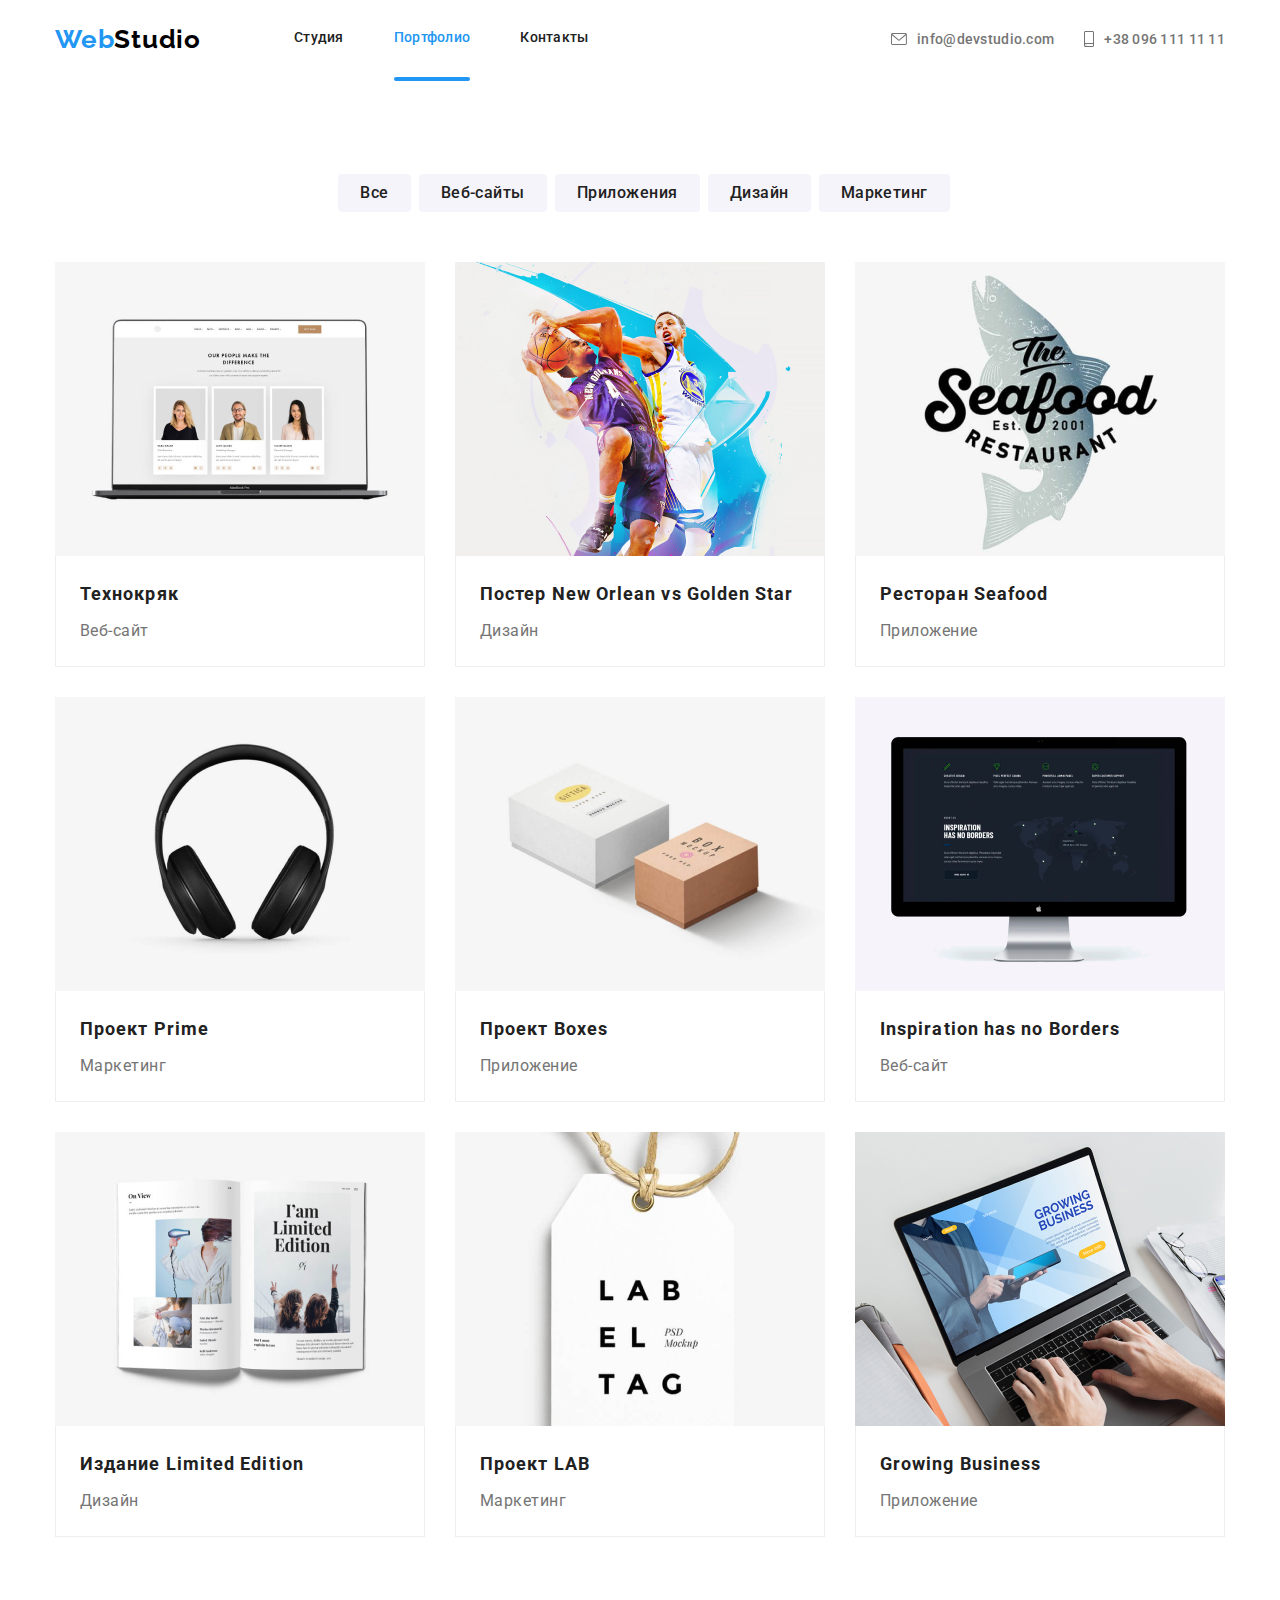
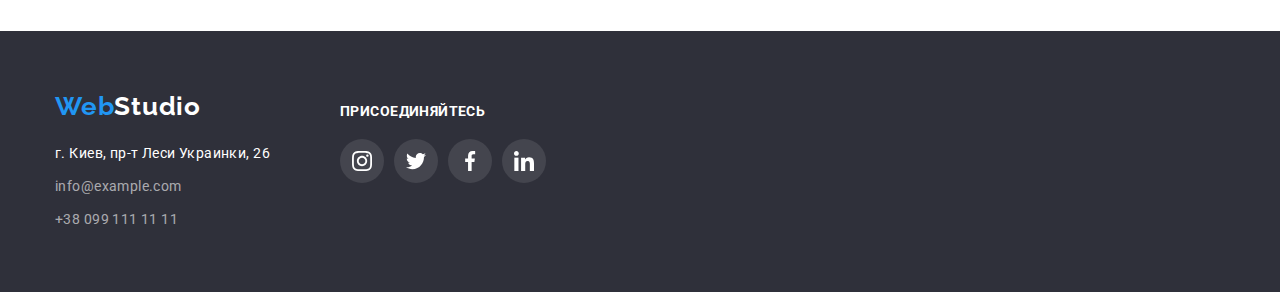
==== portfolio.html @ 056bc206 "Додає вихідні файли з попередньої роботи" ====
<!DOCTYPE html>
<html lang="ru">
<head>
    <meta charset="UTF-8">
    <meta name="viewport" content="width=device-width, initial-scale=1.0">
    <title>WebStudio</title>
    <link rel="preconnect" href="https://fonts.gstatic.com">
    <link href="https://fonts.googleapis.com/css2?family=Raleway:wght@700&family=Roboto:wght@400;500;700;900&display=swap" rel="stylesheet">
    <link rel="stylesheet" href="https://cdnjs.cloudflare.com/ajax/libs/modern-normalize/1.0.0/modern-normalize.min.css" />
    <link rel="stylesheet" href="./css/styles.css">
</head>
    <body>
        <header class="header">
            <div class="container">
                <nav class="site-nav">
                    <a class="logo link" href="./" aria-label="Логотип сайта Веб Студио"><span class="logo-first">Web</span><span class="logo-second">Studio</span></a>
                    <ul class="navigation-list list">
                        <li class="navigation-list-item"><a class="navigation-list-link link" href="./index.html">Студия</a></li>
                        <li class="navigation-list-item"><a class="navigation-list-link active link" href="./portfolio.html">Портфолио</a></li>
                        <li class="navigation-list-item"><a class="navigation-list-link link" href="#">Контакты</a></li>
                    </ul>
                </nav>
                <address class="address">
                    <ul  class="address-list-header list">
                        <li class="address-list-item">
                            <a class="address-list-link link" href="mailto:info@devstudio.com">
                                <svg class="address-list-icon mail-icon">
                                    <use href="./images/sprite.svg#icon-email" width="16" height="12"></use>
                                </svg>
                                <p class="address-list-text">info@devstudio.com </p> 
                            </a>
                        </li>
                        <li class="address-list-item">
                            <a class="address-list-link link" href="tel:+380961111111">
                                <svg class="address-list-icon phone-icon">
                                    <use href="./images/sprite.svg#icon-smartphone" width="10" height="16"></use>
                                </svg>
                                <p class="address-list-text"> +38 096 111 11 11</p>
                            </a>
                        </li>
                    </ul>  
                </address>
            </div>
        </header>
        <main>
            <section class="portfolio-section">
                <div class="container">
                    <h1 class="visually-hidden">Наши работы</h1>
                    <div class="portfolio-nav">
                        <button class="portfolio-button button" type="button">Все</button>
                        <button class="portfolio-button button" type="button">Веб-сайты</button>
                        <button class="portfolio-button button" type="button">Приложения</button>
                        <button class="portfolio-button button" type="button">Дизайн</button>
                        <button class="portfolio-button button" type="button">Маркетинг</button>               
                    </div>
                    <ul class="portfolio-list list">
                        <li class="portfolio-list-item">
                            <a class="portfolio-list-link link" href="#">
                                <div class="portfolio-animation-thumb">
                                    <img class="portfolio-img" src="./images/portfolio/001_tehnokryak.jpg" alt="Сайт Технокряк" width="370">
                                    <div class="portfolio-overlay">
                                        <p class="portfolio-description">Технокряк это современная площадка распространения коронавируса.
                                            Компании используют эту платформу для цифрового шпионажа и
                                            атак на защищённые сервера конкурентов.
                                        </p>
                                    </div>
                                </div>
                                <div class="portfolio-card-content">
                                    <h2 class="portfolio-title">Технокряк</h2>
                                    <p class="portfolio-type">Веб-сайт</p>
                                </div>
                            </a>
                        </li>
                        <li class="portfolio-list-item">
                            <a class="portfolio-list-link link" href="#">
                                <div class="portfolio-animation-thumb">
                                    <img class="portfolio-img" src="./images/portfolio/002_new_orlean_vs_golden_star.jpg" alt="Постер" width="370">
                                    <div class="portfolio-overlay">
                                        <p class="portfolio-description">
                                            Lorem ipsum, dolor sit amet consectetur adipisicing elit. Dolor, similique earum harum consequuntur veritatis voluptates quo, nihil ipsam iusto repellat doloribus, distinctio quia mollitia. Incidunt officiis doloremque sit expedita. Quia?
                                        </p>
                                    </div>
                                </div>
                                <div class="portfolio-card-content">
                                    <h2 class="portfolio-title">Постер New Orlean vs Golden Star</h2>
                                    <p class="portfolio-type">Дизайн</p>
                                </div>
                            </a>
                        </li>
                        <li class="portfolio-list-item">
                            <a class="portfolio-list-link link" href="#">
                                <div class="portfolio-animation-thumb">
                                    <img class="portfolio-img" src="./images/portfolio/003_seafood.jpg" alt="Ресторан Seafood" width="370">
                                    <div class="portfolio-overlay">
                                        <p class="portfolio-description">
                                            Lorem ipsum, dolor sit amet consectetur adipisicing elit. Dolor, similique earum harum consequuntur veritatis voluptates quo, nihil ipsam iusto repellat doloribus, distinctio quia mollitia. Incidunt officiis doloremque sit expedita. Quia?
                                        </p>
                                    </div>
                                </div>
                                <div class="portfolio-card-content">
                                    <h2 class="portfolio-title">Ресторан Seafood</h2>
                                    <p class="portfolio-type">Приложение</p>
                                </div>
                            </a>
                        </li>
                        <li class="portfolio-list-item">
                            <a class="portfolio-list-link link" href="#">
                                <div class="portfolio-animation-thumb">
                                    <img class="portfolio-img" src="./images/portfolio/004_prime.jpg" alt="Наушники" width="370">
                                    <div class="portfolio-overlay">
                                        <p class="portfolio-description">
                                            Lorem ipsum, dolor sit amet consectetur adipisicing elit. Dolor, similique earum harum consequuntur veritatis voluptates quo, nihil ipsam iusto repellat doloribus, distinctio quia mollitia. Incidunt officiis doloremque sit expedita. Quia?
                                        </p>
                                    </div>
                                </div>
                                <div class="portfolio-card-content">
                                    <h2 class="portfolio-title">Проект Prime</h2>
                                    <p class="portfolio-type">Маркетинг</p>
                                </div>
                            </a>
                        </li>
                        <li class="portfolio-list-item">
                            <a class="portfolio-list-link link" href="#">
                                <div class="portfolio-animation-thumb">
                                    <img class="portfolio-img" src="./images/portfolio/005_boxes.jpg" alt="Боксы" width="370">
                                    <div class="portfolio-overlay">
                                        <p class="portfolio-description">
                                            Lorem ipsum, dolor sit amet consectetur adipisicing elit. Dolor, similique earum harum consequuntur veritatis voluptates quo, nihil ipsam iusto repellat doloribus, distinctio quia mollitia. Incidunt officiis doloremque sit expedita. Quia?
                                        </p>
                                    </div>
                                </div>
                                <div class="portfolio-card-content">
                                    <h2 class="portfolio-title">Проект Boxes</h2>
                                    <p class="portfolio-type">Приложение</p>
                                </div>
                            </a>
                        </li>
                        <li class="portfolio-list-item">
                            <a class="portfolio-list-link link" href="">
                                <div class="portfolio-animation-thumb">
                                    <img class="portfolio-img" src="./images/portfolio/006_Inspiration_has_no_borders.jpg" alt="Сайт Inspiration has no Borders" width="370">
                                    <div class="portfolio-overlay">
                                        <p class="portfolio-description">
                                            Lorem ipsum, dolor sit amet consectetur adipisicing elit. Dolor, similique earum harum consequuntur veritatis voluptates quo, nihil ipsam iusto repellat doloribus, distinctio quia mollitia. Incidunt officiis doloremque sit expedita. Quia?
                                        </p>
                                    </div>
                                </div>
                                <div class="portfolio-card-content">
                                    <h2 class="portfolio-title">Inspiration has no Borders</h2>
                                    <p class="portfolio-type">Веб-сайт</p>
                                </div>
                            </a>
                        </li>
                        <li class="portfolio-list-item">
                            <a class="portfolio-list-link link" href="">
                                <div class="portfolio-animation-thumb">
                                    <img class="portfolio-img" src="./images/portfolio/007_limited_edition.jpg" alt="Издание Limited Edition" width="370">
                                    <div class="portfolio-overlay">
                                        <p class="portfolio-description">
                                            Lorem ipsum, dolor sit amet consectetur adipisicing elit. Dolor, similique earum harum consequuntur veritatis voluptates quo, nihil ipsam iusto repellat doloribus, distinctio quia mollitia. Incidunt officiis doloremque sit expedita. Quia?
                                        </p>
                                    </div>
                                </div>
                                <div class="portfolio-card-content">
                                    <h2 class="portfolio-title">Издание Limited Edition</h2>
                                    <p class="portfolio-type">Дизайн</p>
                                </div>
                            </a>
                        </li>
                        <li class="portfolio-list-item">
                            <a class="portfolio-list-link link" href="#">
                                <div class="portfolio-animation-thumb">
                                    <img class="portfolio-img" src="./images/portfolio/008_lab.jpg" alt="Проект LAB" width="370">
                                    <div class="portfolio-overlay">
                                        <p class="portfolio-description">
                                            Lorem ipsum, dolor sit amet consectetur adipisicing elit. Dolor, similique earum harum consequuntur veritatis voluptates quo, nihil ipsam iusto repellat doloribus, distinctio quia mollitia. Incidunt officiis doloremque sit expedita. Quia?
                                        </p>
                                    </div>
                                </div>
                                <div class="portfolio-card-content">
                                    <h2 class="portfolio-title">Проект LAB</h2>
                                    <p class="portfolio-type">Маркетинг</p>
                                </div>
                            </a>
                        </li>
                        <li class="portfolio-list-item">
                            <a class="portfolio-list-link link" href="#">
                                <div class="portfolio-animation-thumb">
                                    <img class="portfolio-img" src="./images/portfolio/009_growing_business.jpg" alt="Приложение Growing Business" width="370">
                                    <div class="portfolio-overlay">
                                        <p class="portfolio-description">
                                            Lorem ipsum, dolor sit amet consectetur adipisicing elit. Dolor, similique earum harum consequuntur veritatis voluptates quo, nihil ipsam iusto repellat doloribus, distinctio quia mollitia. Incidunt officiis doloremque sit expedita. Quia?
                                        </p>
                                    </div>
                                </div>
                                <div class="portfolio-card-content">
                                    <h2 class="portfolio-title">Growing Business</h2>
                                    <p class="portfolio-type">Приложение</p>
                                </div>
                            </a>
                        </li>
                    </ul>
                </div>
            </section>
        </main>
                    <!--Футер-->
        <footer class="footer">
            <div class="container">
                <div class="footer-info">
                    <a  class="logo link" href="./" aria-label="Логотип сайта Веб Студио"><span class="logo-first">Web</span><span class="logo-second-dark">Studio</span></a>
                    <address  class="address">
                        <ul class="addres-list-footer list">
                            <li class="addres-list-item"><a class="address-footer-link location link" href="https://goo.gl/maps/J2ixgFmDZ8d1wvZj8">г. Киев, пр-т Леси Украинки, 26</a></li>
                            <li class="addres-list-item"><a class="address-footer-link link" href="mailto:info@example.com">info@example.com</a></li>
                            <li class="addres-list-item"><a class="address-footer-link link" href="tel:+380991111111">+38 099 111 11 11</a></li>
                        </ul>
                    </address>
                </div>
                <div class="social-list-our-projekt">
                    <h2 class="visually-hidden">Наши социальные сети</h2>
                    <h3 class="social-list-invitation">Присоединяйтесь</h3>
                    <ul class="social-list list">
                        <li class="social-list-item">
                            <a href="#" class="social-list-link dark-social">
                                <svg class="social-list-icon">
                                    <use href="./images/sprite.svg#icon-instagram"></use>
                                </svg>
                            </a>
                        </li>
                        <li class="social-list-item">
                            <a href="#" class="social-list-link dark-social">
                                <svg class="social-list-icon">
                                    <use href="./images/sprite.svg#icon-twitter"></use>
                                </svg>
                            </a>
                        </li>
                        <li class="social-list-item">
                            <a href="#" class="social-list-link dark-social">
                                <svg class="social-list-icon">
                                    <use href="./images/sprite.svg#icon-facebook"></use>
                                </svg>
                            </a>
                        </li>
                        <li class="social-list-item">
                            <a href="#" class="social-list-link dark-social">
                                <svg class="social-list-icon">
                                    <use href="./images/sprite.svg#icon-linkedin"></use>
                                </svg>
                            </a>
                        </li>
                    </ul>
                </div>
            </div>
        </footer>
        <!--Підключення скріпта-->
        <script src="./js/modal.js"></script>
    </body>
</html>
---- css/styles.css ----
:root {
    --accent-color: #2196F3; /*( частина логотипу,hover по посиланнях тобто акцент)*/
    --logo-color: #000000; /*частина логотипу (світлий фон)*/
    --heading-color: #212121; /*(h2, h3, посилання, текст на кнопках портфоліо) */
    --main-color: #757575; /*(посилання на e-mail, абзаци)*/
    --main-color-dark-backgr: #ffffff; /*(h1, кнопка "заказать услугу", рядок адреси, частина логотипу на темному фоні)*/
    --backgr-color-first: #2F303A; /*(footer, hero)*/
    --backgr-color-second: #F5F4FA; /*(section "Our command",  кнопки портфоліо)*/
    --addres-second-color: rgba(255, 255, 255, 0.6); /*(емейл і телефон футера)*/
    --hero-gradient-color: rgba(47, 48, 58, 0.4); /*колір градієнту секції Hero*/
    --social-link-background-dark: rgba(255, 255, 255, 0.1); /*колір фону посилань на соціальні мережі на темному фоні*/
    --social-link-color: #afb1b8; /*колір іконок-посилань на соціальні мережі*/
    --main-font: 'Roboto', Roboto, sans-serif; /*головний шрифт для всього тексту*/
    --secondary-font: 'Raleway', Raleway, sans-serif; /*вторинний шрифт для логотипу*/
    --card-set-specialization: 30px; /*Відстань між карточками блоку "Чим ми займаємося"*/
    --card-set-our-command: 30px; /*Відстань між карточками блоку "Наша команда"*/
    --card-set-portfolio: 30px; /*Відстань між карточками блоку */
}

body {
         color: var(--main-color);
        font-family: var(--main-font);
}

.list {
        list-style: none;
        margin: 0;
        padding: 0;
}

.link {
        text-decoration: none;
        color: var(--main-color);
}

.button {
        font-family: var(--main-font);
        border: 0;
        border-radius: 4px;
}

.visually-hidden {
        position: absolute;
        width: 1px;
        height: 1px;
        margin: -1px;
        border: 0;
        padding: 0;
        white-space: nowrap;
        clip-path: inset(100%);
        clip: rect(0 0 0 0);
        overflow: hidden;
      }

h1,
h2,
h3,
h4,
h5,
h6{
        margin: 0;
}

ul,
ol {
        margin: 0;
        padding: 0;
}

p {
        margin: 0;
}

img {
        display: block;
        max-width: 100%;
        height: auto;
}

.container {
        width: 1200px;
        margin: 0 auto;
        padding: 0 15px;
        display: flex;
        /*justify-content: center;*/
        align-items: center;
        background: transparent;
}

/* ============== HEADER ============== */

.header > .container {
        display: flex;
        padding-top: 24px;
        padding-bottom: 25px;
}

.site-nav {
        display: flex;
        align-items: center;
}

.navigation-list {
        display: flex;
}

.header .logo {
        margin-right: 93px;
}

.address {
        font-style: normal;
}

.address-list-header {
        display: flex;
        align-items: center;
        justify-content: center;
}

.header .address-list-link {
        display: flex;
        align-items: center;

        transition-property: color;
        transition-duration: 250ms;
        transition-timing-function: cubic-bezier(0.4, 0, 0.2, 1);
}

.address-list-icon {
        display: block;
        fill: var(--main-color);

        transition-property: fill;
        transition-duration: 250ms;
        transition-timing-function: cubic-bezier(0.4, 0, 0.2, 1);
}

.header .address-list-link:hover .address-list-icon,
.header .address-list-link:focus .address-list-icon {
        fill: var(--accent-color);
}

.mail-icon{
        width: 16px;
        height: 12px;
}

.phone-icon{
        width: 10px;
        height: 16px;
}

.address-list-text {
        display: block;
        padding-left: 10px;
}

.navigation-list-item:not(:last-child) {
        margin-right: 50px;
}
.header .address-list-item:not(:last-child) {
        margin-right: 30px;
}

.header .address {
        margin-left: auto;     
}

.logo {
        color: var(--logo-color);
        font-family: var(--secondary-font);
        font-weight: bold;
        font-size: 26px;
        line-height: 1.192;
        letter-spacing: 0.03em;
}

.logo-first {
        color: var(--accent-color);
}

.navigation-list-link,
.address-list-link {
        font-weight: 500;
        font-size: 14px;
        line-height: 1.143;
        letter-spacing: 0.02em;      
 }

.navigation-list-link{
        color: var(--heading-color);

        transition-property: color;
        transition-duration: 250ms;
        transition-timing-function: cubic-bezier(0.4, 0, 0.2, 1);
}

/*.address-list-link {
        color: var(--main-color);

        transition-property: color;
        transition-duration: 2500ms;
        transition-timing-function: cubic-bezier(0.4, 0, 0.2, 1);
}*/

.navigation-list-link:hover,
.navigation-list-link:focus,
.address-list-link:hover,
.address-list-link:focus {
         color: var(--accent-color);
}

.navigation-list-link.active {
        color: var(--accent-color);
}

.navigation-list-link.active::after {
        content: ""; 
        width: auto;
        height: 4px;
        display: block;
        background: var(--accent-color);
        border-radius: 2px;

        position:relative;
        top: 30px;
}


/* ============== END HEADER ============== */

/* ============== HERO SECTION ============== */
.hero-section {
        background-color: var(--backgr-color-first);
}
.hero-section > .container {
        /*background-color: var(--backgr-color-first);*/
        flex-direction: column;
        padding-top: 200px;
        padding-bottom: 200px;
        width:1600px;
        background-image: linear-gradient(var(--hero-gradient-color), var(--hero-gradient-color)), url(../images/background_photo.jpg);
        background-repeat: no-repeat;
        background-size: cover;
}

.hero-title {
        font-weight: 900;
        font-size: 44px;
        line-height: 1.364;
        text-align: center;
        letter-spacing: 0.06em;
        text-transform: uppercase;
        color: var(--main-color-dark-backgr);
        margin-bottom: 30px;

}

.hero-button {
        font-weight: 500;
        font-size: 16px;
        line-height: 1.625;
        text-align: center;
        letter-spacing: 0.03em;
        min-width: 200px;
        height: 50px;   
        box-shadow: 0px 4px 4px rgba(0, 0, 0, 0.15);
        cursor: pointer;
        padding: 10px 32px;
        color: var(--main-color-dark-backgr);
        background-color: var(--accent-color);
}

/* ============== HERO SECTION END ============== */

/* ============== ADVANTAGES SECTION ============== */
.advantages > .container {
        padding-top: 94px;
        padding-bottom: 94px;
}
.advantages-list {
        display: flex;
}

.advantages-list-item {
        padding: 3px;
        font-size: 14px;
        letter-spacing: 0.03em;
}

.advantages-list-item:not(:last-child) {
        margin-right: 30px;
}

.advantages-icon-background {
        width:auto;
        height: 120px;
        background: var(--backgr-color-second);
        margin-bottom: 30px;
        display: flex;
        justify-content: center;
        align-items: center;
}

.advantages-icon {
        width: 70px;
        height: 70px;
}

.advantages-title {
        font-weight: 700;
        line-height: 1.142;
        text-transform: uppercase;
        color: var(--heading-color);
        margin-bottom: 10px;
}

.advantages-description {
        font-weight: 400;
        line-height: 1.714;
}

/* ============== ADVANTAGES SECTION END ============== */

/* ============== SPECIALIZATION SECTION ============== */

.specialization-section > .container {
        flex-direction: column;
        padding-bottom: 94px;
}
.specialization-list {
        display: flex;
        justify-content: center;
}

.specialization-list-item {
        position: relative;
}

.specialization-list-item:not(:last-child) {
        margin-right: var(--card-set-specialization);
}

.specialization-title,
.our-command-title,
.our-clients-title {
        font-weight: 700;
        font-size: 36px;
        line-height: 1.167;
        text-align: center;
        letter-spacing: 0.03em;
        color: var(--heading-color);
}

.specialization-title {
        margin-bottom: 50px;
}

.specialization-name {
font-style: normal;
font-weight: 700px;
font-size: 14px;
line-height: 1,143;
text-align: center;
letter-spacing: 0.03em;
text-transform: uppercase;
color: var(--main-color-dark-backgr);

width: 370px;
background-color: rgba(47, 48, 58, 0.8);
position: absolute;
bottom: 0px;
padding: 27px 0;
}
 
/* ============== SPECIALIZATION SECTION END ============== */

/* ============== OUR COMAND ============== */

.our-command-section {
        background-color: var(--backgr-color-second);
}

.our-command-section > .container{
        padding-top: 94px;
        padding-bottom: 94px;
        flex-direction: column;
}

.our-command-list {
          display: flex;
          justify-content: center;
}

.our-command-list-item {
        background-color: var(--main-color-dark-backgr);
        box-shadow: 0px 1px 3px rgba(0, 0, 0, 0.12), 0px 1px 1px rgba(0, 0, 0, 0.14), 0px 2px 1px rgba(0, 0, 0, 0.2);
        border-radius: 0px 0px 4px 4px;
}

.our-command-list-item:not(:last-child) {
        margin-right: var(--card-set-our-command);
}

.our-command-card-content {
        padding: 30px 10px;
}

.our-command-title {
        margin-bottom:50px;
}

.our-specialist-name {
        margin-bottom: 10px;
        font-weight: 500;
        color: var(--heading-color);
}

.our-specialist-specialization {
        font-weight: 400;
        margin-bottom: 16px;
}

.our-specialist-name,
.our-specialist-specialization {
        font-size: 16px;
        line-height: 1.188;
        text-align: center;
        letter-spacing: 0.03em;
}

.social-list {
        display: flex;
        justify-content: center;
}

.social-list-item:not(:last-child) {
        margin-right: 10px;
}

.social-list-link {
        display: block;
        width: 44px;
        height: 44px;
        border-radius: 50%;
        display: flex;
        justify-content: center;
        align-items: center;

        transition-property: background;
        transition-duration: 250ms;
        transition-timing-function: cubic-bezier(0.4, 0, 0.2, 1);
}

.social-list-icon {
        width: 20px;
        height: 20px;
        fill: var(--social-link-color);

        transition-property: fill;
        transition-duration: 250ms;
        transition-timing-function: cubic-bezier(0.4, 0, 0.2, 1);
}

.social-list-link:hover,
.social-list-link:focus {
        background: var(--accent-color);
}

.social-list-link:hover .social-list-icon,
.social-list-link:focus .social-list-icon {
        fill: var(--main-color-dark-backgr);
}

/* ============== OUR COMAND END ============== */

/* ============== OUR CLIENTS END ============== */

.our-clients-section > .container {
        flex-direction: column;
        padding-top: 94px;
        padding-bottom: 94px;
}

.our-clients-title {
        margin-bottom: 50px;
}

.our-clients-list {
        display: flex;
}

.our-client-link {
        display:flex;
        justify-content: center;
        align-items: center;
        width: 170px;
        height: 90px;
        border: 1px solid var(--social-link-color);
        box-sizing: border-box;
        border-radius: 4px;

        transition-property: border-color;
        transition-duration: 250ms;
        transition-timing-function: cubic-bezier(0.4, 0, 0.2, 1);
}

.our-client-link:hover,
.our-client-link:focus {
        border-color: var(--accent-color);
}

.our-client-link:hover .our-clients-icon,
.our-client-link:focus .our-clients-icon {
        fill: var(--accent-color);
}

.our-clients-list-item:not(:last-child) {
        margin-right: 30px;
}


.our-clients-icon {
       fill: #afb1b8;

       transition-property: fill;
       transition-duration: 250ms;
       transition-timing-function: cubic-bezier(0.4, 0, 0.2, 1);
}

.first-client-icon {
        width: 44.27px;
        height: 49.23px;
}

.second-client-icon {
        width: 40px;
        height: 52px;
}

.third-client-icon {
        width: 41px;
        height: 42.6px;
}

.fourth-client-icon {
        width: 79.66px;
        height: 42.02px;
}

.fifth-client-icon {
        width: 59px;
        height: 47px;
}

.sixth-client-icon {
        width: 88.48px;
        height: 45.44px;
}



/* ============== OUR CLIENTS END ============== */

/* ============== FOOTER ============== */
.footer {
        background-color: var(--backgr-color-first);
}

.footer > .container {
        align-items: flex-start;
        padding-top: 60px;
        padding-bottom: 60px;
}

.footer .logo {
        display: block;
       margin-bottom: 20px;
}

.footer .addres-list-item:not(:last-child) {
        margin-bottom: 9px;
}

.logo-second-dark {
        color: var(--main-color-dark-backgr);
}

.address-footer-link {
        font-weight: 400;
        font-size: 14px;
        line-height: 1.714;
        letter-spacing: 0.03em;
        color: var(--addres-second-color);
}

.location {
        color: var(--main-color-dark-backgr);
}

.social-list-our-projekt {
        margin-left: 70px;
        margin-top: 12px;        
}

.social-list-invitation  {
        font-weight: 700;
        font-size: 14px;
        line-height: 1.142;
        text-transform: uppercase;
        letter-spacing: 0.03em;
        color: var(--main-color-dark-backgr);
        margin-bottom: 20px;
}

.dark-social {
        background: var(--social-link-background-dark);
}

.dark-social .social-list-icon {
        fill: var(--main-color-dark-backgr)
}

/* ============== FOOTER END ============== */

/* ============== PORTFOLIO.HTML ============== */
.portfolio-section .container {
        padding-top: 94px;
        padding-bottom: 94px;
        flex-direction: column;
        align-items: center;
}

.portfolio-nav{
        margin-left: 8px;
        margin-bottom: 50px;
        display: flex;
}

.portfolio-button {
        color: var(--heading-color);
        background-color: var(--backgr-color-second);
        padding: 6px 22px;
        font-weight: 500;
        font-size: 16px;
        line-height: 1.625;
        text-align: center;
        letter-spacing: 0.03em;

        transition-property: color, background-color, box-shadow;
        transition-duration: 250ms;
        transition-timing-function: cubic-bezier(0.4, 0, 0.2, 1);
}

.portfolio-button:not(:last-child){
        margin-right: 8px;
}

.portfolio-button:hover,
.portfolio-button:focus {
        background-color: var(--accent-color);
        color: var(--main-color-dark-backgr);
        box-shadow: 0px 3px 1px rgba(0, 0, 0, 0.1), 0px 1px 2px rgba(0, 0, 0, 0.08), 0px 2px 2px rgba(0, 0, 0, 0.12);
}

/*.portfolio-description {
        font-weight: 400;
        font-size: 18px;
        line-height: 1.556;
        letter-spacing: 0.03em;
        color: var(--main-color-dark-backgr);
        background-color: var(--accent-color);
} */
.portfolio-list {
        display: flex;
        justify-content: center;
        flex-wrap: wrap;
        margin-left: calc(-1*var(--card-set-portfolio));
        margin-top: calc(-1*var(--card-set-portfolio));
}

.portfolio-list-item {
        flex-basis: calc(100%/3 - var(--card-set-portfolio));
        margin-left: var(--card-set-portfolio);
        margin-top: var(--card-set-portfolio);
}

.portfolio-animation-thumb {
        width: auto;
        height: 294px;
        position: relative;
        overflow: hidden;
}

.portfolio-overlay {
        font-weight: 400;
        font-size: 18px;
        line-height: 1.556;
        letter-spacing: 0.03em;
        color: var(--main-color-dark-backgr);

        background: rgba(33, 150, 243, 0.9);
        position: absolute;
        top: 0;
        left: 0;

        width:100%;
        height: 100%;
        padding: 53px 24px;

        transform: translateY(100%);
        transition-property: transform;
        transition-duration: 250ms;
        transition-timing-function: cubic-bezier(0.4, 0, 0.2, 1); 

}

.portfolio-list-link:hover .portfolio-overlay,
.portfolio-list-link:focus .portfolio-overlay {
        transform: translateY(0);
}

.portfolio-card-content {
        padding: 20px 24px;
        border: 1px solid #EEEEEE;
        border-top-width: 0;
        box-sizing: border-box;
}

.portfolio-title {
        margin-bottom: 4px;
        font-weight: 700;
        font-size: 18px;
        line-height: 2;
        letter-spacing: 0.06em;
        color: var(--heading-color);
}

.portfolio-type {
        font-weight: 400;
        font-size: 16px;
        line-height: 1.875;
        letter-spacing: 0.03em;

}

.portfolio-list-link {
        display:block;

        transition-property: box-shadow;
        transition-duration: 250ms;
        transition-timing-function: cubic-bezier(0.4, 0, 0.2, 1);     
}

.portfolio-list-link:hover,
.portfolio-list-link:focus {
        box-shadow: 0px 1px 1px rgba(0, 0, 0, 0.12), 0px 4px 4px rgba(0, 0, 0, 0.06), 1px 4px 6px rgba(0, 0, 0, 0.16);
}

/* ============== PORTFOLIO.HTML END ============== */

/* ============== BACKDROP ============== */
.backdrop {
        position: fixed;
        left: 0;
        top: 0;
        width: 100%;
        height:100%;
        background: rgba(0, 0, 0, 0.2);

}

.modal {
        width: 528px;
        min-height: 581px;
        background-color: #ffffff;
        position:absolute;
        top: 50%;
        left: 50%;
        transform: translate(-50%, -50%);

}

.close-button-icon {
        width: 18px;
        height: 18px;

        position:absolute;
        top: 50%;
        left: 50%;
        transform: translate(-50%, -50%);
}

.close-button {
        width: 30px;
        height: 30px;
        position: absolute;
        top: 8px;
        right: 8px;
        border: 1px solid rgba(0, 0, 0, 0.1);
        border-radius: 50%;
        cursor: pointer;
}

.close-button:hover,
.close-button:focus
{
        border: 4px solid rgba(0, 0, 0, 0.3);
        outline: none;
}
.close-button:active {
        border: 4px solid rgba(251, 142, 156, 1); 
        border-radius: 50%; 
        outline: none;
}

.close-button:active .close-button-icon {
        fill: rgba(251, 0, 0, 1);
}

.is-hidden {
        opacity: 0;
        visibility: hidden;
        pointer-events: none;
}

/* ============== BACKDROP END ============== */
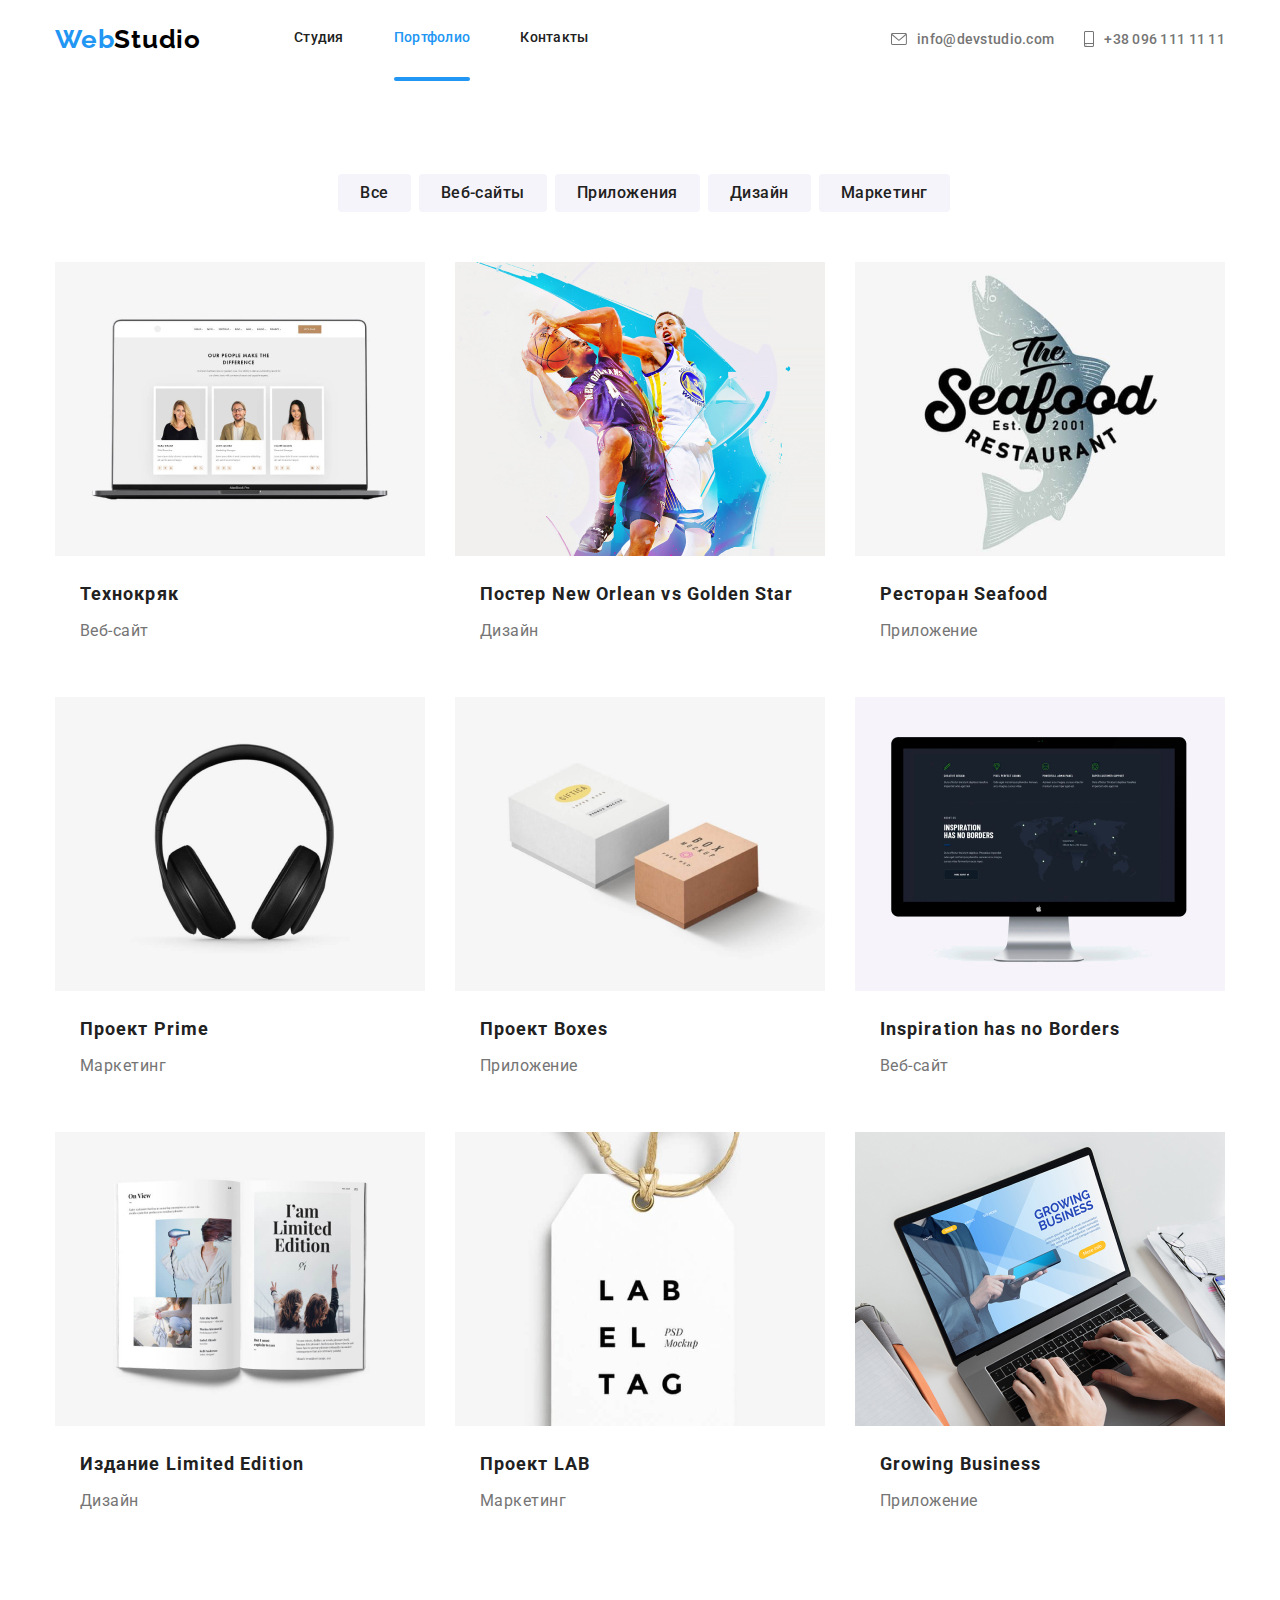
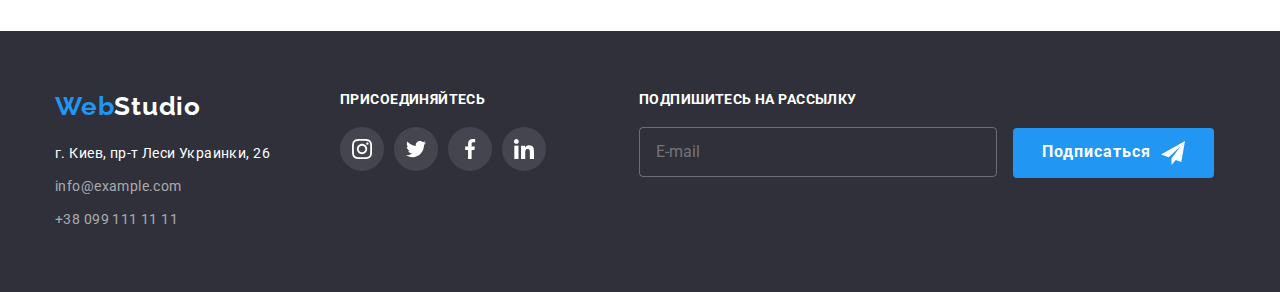
==== commit 99bf62da: "Прибирає фон hero-section та дублює розмітку форми футера в сторінці "Портфоліо"" ====
--- a/portfolio.html
+++ b/portfolio.html
@@ -250,6 +250,18 @@
                         </li>
                     </ul>
                 </div>
+                <form action="#" class="subscription-form">
+                    <p class="subscription-form-title">Подпишитесь на рассылку</p>
+                    <label class="subscription-form-field">
+                        <input type="email" name="client-mail" class="subscription-form-input" placeholder="E-mail">
+                    </label>
+                    <button type="submit" class="subscription-form-button">
+                        <p class="sibscription-form-button-icon-description">Подписаться</p>
+                        <svg class="sibscription-form-button-icon">
+                            <use href="./images/sprite.svg#icon-form-send"></use>
+                        </svg>
+                    </button>
+                </form>
             </div>
         </footer>
         <!--Підключення скріпта-->
--- a/css/styles.css
+++ b/css/styles.css
@@ -231,9 +231,7 @@
 /* ============== END HEADER ============== */
 
 /* ============== HERO SECTION ============== */
-.hero-section {
-        background-color: var(--backgr-color-first);
-}
+
 .hero-section > .container {
         /*background-color: var(--backgr-color-first);*/
         flex-direction: column;
@@ -600,8 +598,7 @@
 }
 
 .social-list-our-projekt {
-        margin-left: 70px;
-        margin-top: 12px;        
+        margin-left: 70px;  
 }
 
 .social-list-invitation  {
@@ -620,6 +617,53 @@
 
 .dark-social .social-list-icon {
         fill: var(--main-color-dark-backgr)
+}
+
+.subscription-form {
+        margin-left: 93px;
+}
+
+.subscription-form-title {
+        font-weight: 700;
+        font-size: 14px;
+        line-height: 1.143;
+        letter-spacing: 0.03em;
+        text-transform: uppercase;
+        color: var(--main-color-dark-backgr);
+        margin-bottom: 20px;
+}
+
+.subscription-form-input {
+        width: 358px;
+        height: 50px;
+        border: 1px solid rgba(255, 255, 255, 0.3);
+        border-radius: 4px;
+        background: transparent;
+        padding-left: 16px;
+}
+
+.subscription-form-button {
+        display: inline-flex;
+        align-items: center;
+        height: 50px;
+        padding: 10px 29px;
+        margin-left: 12px;
+        background: var(--accent-color);
+        border-radius: 4px;
+        border: none;
+
+        font-weight: 700;
+        font-size: 16px;
+        text-align: center;
+        letter-spacing: 0.06em;
+        color: var(--main-color-dark-backgr);
+}
+
+.sibscription-form-button-icon {
+        width: 24px;
+        height: 24px;
+        fill: var(--main-color-dark-backgr);
+        margin-left: 10px;
 }
 
 /* ============== FOOTER END ============== */
@@ -723,7 +767,7 @@
 
 .portfolio-card-content {
         padding: 20px 24px;
-        border: 1px solid #EEEEEE;
+        border: 1px solid var(--main-color-dark-backgr);
         border-top-width: 0;
         box-sizing: border-box;
 }
@@ -774,10 +818,14 @@
 .modal {
         width: 528px;
         min-height: 581px;
-        background-color: #ffffff;
+        background-color: var(--main-color-dark-backgr);
+        box-shadow: 0px 1px 3px rgba(0, 0, 0, 0.12), 0px 1px 1px rgba(0, 0, 0, 0.14), 0px 2px 1px rgba(0, 0, 0, 0.2);
+        border-radius: 4px;
+
         position:absolute;
         top: 50%;
         left: 50%;
+        padding: 40px;
         transform: translate(-50%, -50%);
 
 }
@@ -825,4 +873,148 @@
         pointer-events: none;
 }
 
-/* ============== BACKDROP END ============== */+.form-invitation {
+        font-weight: 700;
+        font-size: 20px;
+        line-height: 1.15;
+        text-align: center;
+        letter-spacing: 0.03em;
+        color: var(--heading-color); 
+
+        margin-bottom: 12px;
+}
+
+.modal-form {
+        display: flex;
+        flex-direction: column;
+}
+
+.modal-form-field {
+        font-weight: 400;
+        font-size: 12px;
+        line-height: 1.167;
+        letter-spacing: 0.01em;
+}
+
+.modal-form-input-wrapper{
+        display: block;
+        height: 100%;
+        position: relative;
+        margin-top: 4px;
+        margin-bottom: 10px;
+}
+
+.modal-form-input {
+        width:100%;
+        height:40px;
+        /*margin-top: 4px;
+        margin-bottom: 10px;*/
+        padding-left: 42px;
+        border: 1px solid rgba(33, 33, 33, 0.2);
+        border-radius: 4px;
+        
+        transform: border-color;
+        transition-duration: 250ms;
+        transition-timing-function: cubic-bezier(0.4, 0, 0.2, 1); 
+}
+
+.modal-form-icon {
+        transform: fill;
+        transition-duration: 250ms;
+        transition-timing-function: cubic-bezier(0.4, 0, 0.2, 1);
+}
+
+.modal-form-input:focus {
+        outline: none;
+        border: 1px solid var(--accent-color);
+}
+
+.modal-form-input:focus + .modal-form-icon {
+        fill: var(--accent-color);
+}
+
+.modal-form-icon {
+        width: 18px;
+        height: 18px;
+        position:absolute;
+        left: 12px;
+        top: 50%;
+        transform: translateY(-50%);
+}
+
+.modal-form-massage {
+        width: 100%;
+        height: 120px;
+        border: 1px solid rgba(33, 33, 33, 0.2);
+        border-radius: 4px;
+        padding: 12px 16px;
+        margin-top: 4px;
+        margin-bottom: 20px;
+        resize: none;
+
+        transform: border-color;
+        transition-duration: 250ms;
+        transition-timing-function: cubic-bezier(0.4, 0, 0.2, 1); 
+}
+
+.modal-form-massage::placeholder {
+        font-weight: 400;
+        font-size: 14px;
+        line-height: 1.143;
+        letter-spacing: 0.01em;
+        color: rgba(117, 117, 117, 0.5);
+}
+
+.modal-form-massage:focus {
+        outline: none;
+        border-color: var(--accent-color);
+}
+
+.modal-form-policy-text {
+        font-weight: 400;
+        font-size: 14px;
+        line-height: 1.714;
+        letter-spacing: 0.03em;
+        display: flex;
+        align-items: center;
+        margin-bottom: 30px;
+}
+
+.modal-form-policy-text::before {
+        content: "";
+        width: 16px;
+        height: 15px;
+        margin-right: 7px;
+        border: 1px solid #000000;
+        border-radius: 2px;
+        display: inline-block;
+}
+
+.modal-form-policy-link {
+        white-space: pre;
+}
+
+.modal-form-policy:checked + .modal-form-policy-text::before {
+        background-image: url(../images/icon_check.svg);
+        background-repeat: no-repeat;
+        background-size: cover;
+        border: none;
+}
+
+.modal-form-button {
+        width: 200px;
+        min-height: 50px;
+        background: var(--accent-color);
+        box-shadow: 0px 4px 4px rgba(0, 0, 0, 0.15);
+        border: none;
+        border-radius: 4px;
+        margin-left: auto;
+        margin-right: auto;
+        font-weight: 700;
+        font-size: 16px;
+        line-height: 1.875;
+        color: var(--main-color-dark-backgr);
+}
+
+/* ============== BACKDROP END ============== */
+
